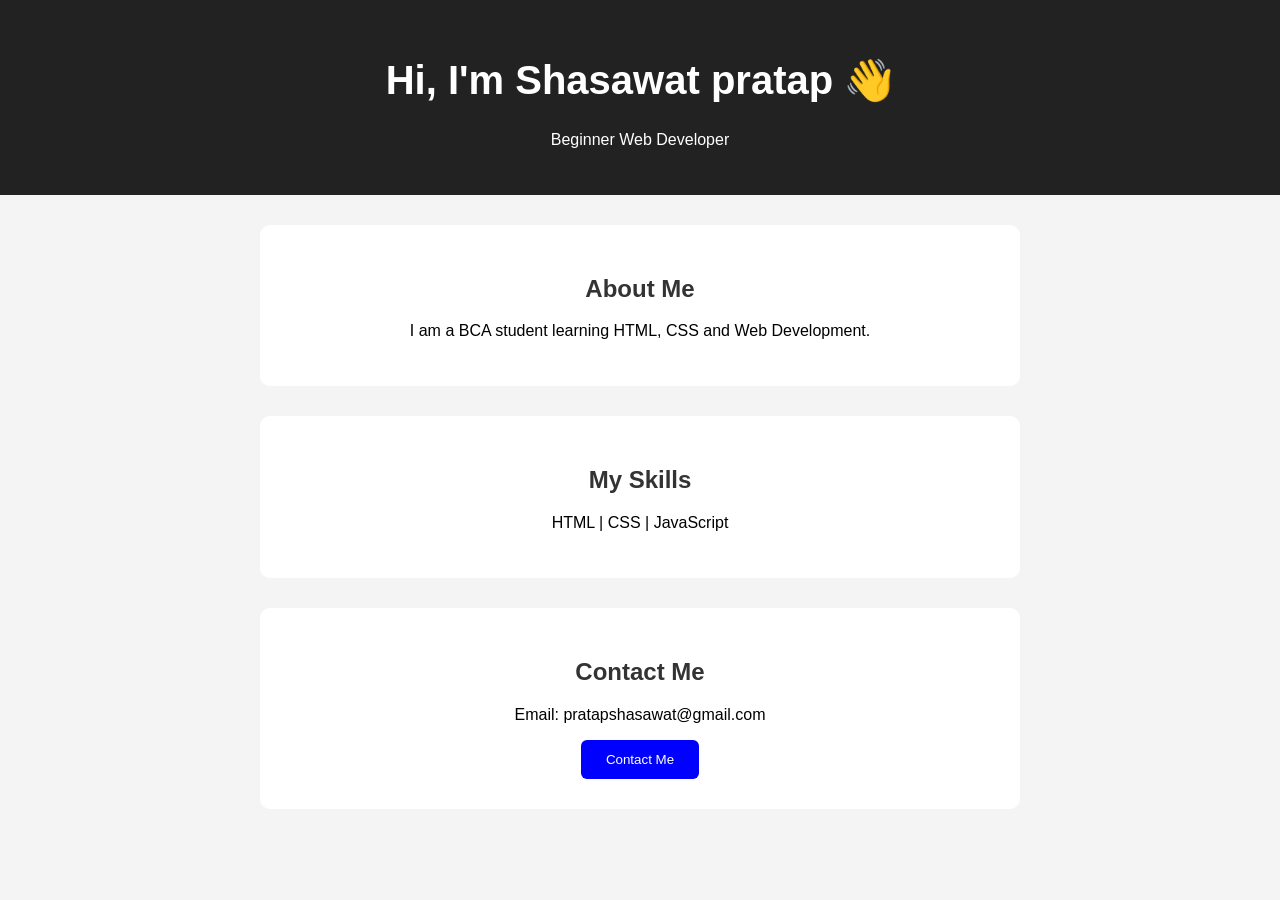
==== index.html @ 56577940 "Add files via upload" ====
<!DOCTYPE html>
<html>
<head>
    <title>Shani - Web Developer</title>

    <style>
        body {
            font-family: Arial;
            margin: 0;
            background: #f4f4f4;
            text-align: center;
        }

        header {
            background: #222;
            color: white;
            padding: 30px;
        }

        section {
            background: white;
            margin: 30px auto;
            padding: 30px;
            max-width: 700px;
            border-radius: 10px;
        }

        h1 {
            font-size: 40px;
        }

        h2 {
            color: #333;
        }

        button {
            background: blue;
            color: white;
            border: none;
            padding: 12px 25px;
            border-radius: 6px;
            cursor: pointer;
        }
    </style>
</head>

<body>

    <header>
        <h1>Hi, I'm Shasawat pratap 👋</h1>
        <p>Beginner Web Developer</p>
    </header>

    <section>
        <h2>About Me</h2>
        <p>
            I am a BCA student learning HTML, CSS and Web Development.
        </p>
    </section>

    <section>
        <h2>My Skills</h2>
        <p>HTML | CSS | JavaScript</p>
    </section>

    <section>
        <h2>Contact Me</h2>
        <p>Email: pratapshasawat@gmail.com</p>
        <button onclick="showMessage()">Contact Me</button>
    </section>
    <script>
        function showMessage() {
            alert("Thank you for contacting me! 😊");
        }
    </script>
</body>
</html>
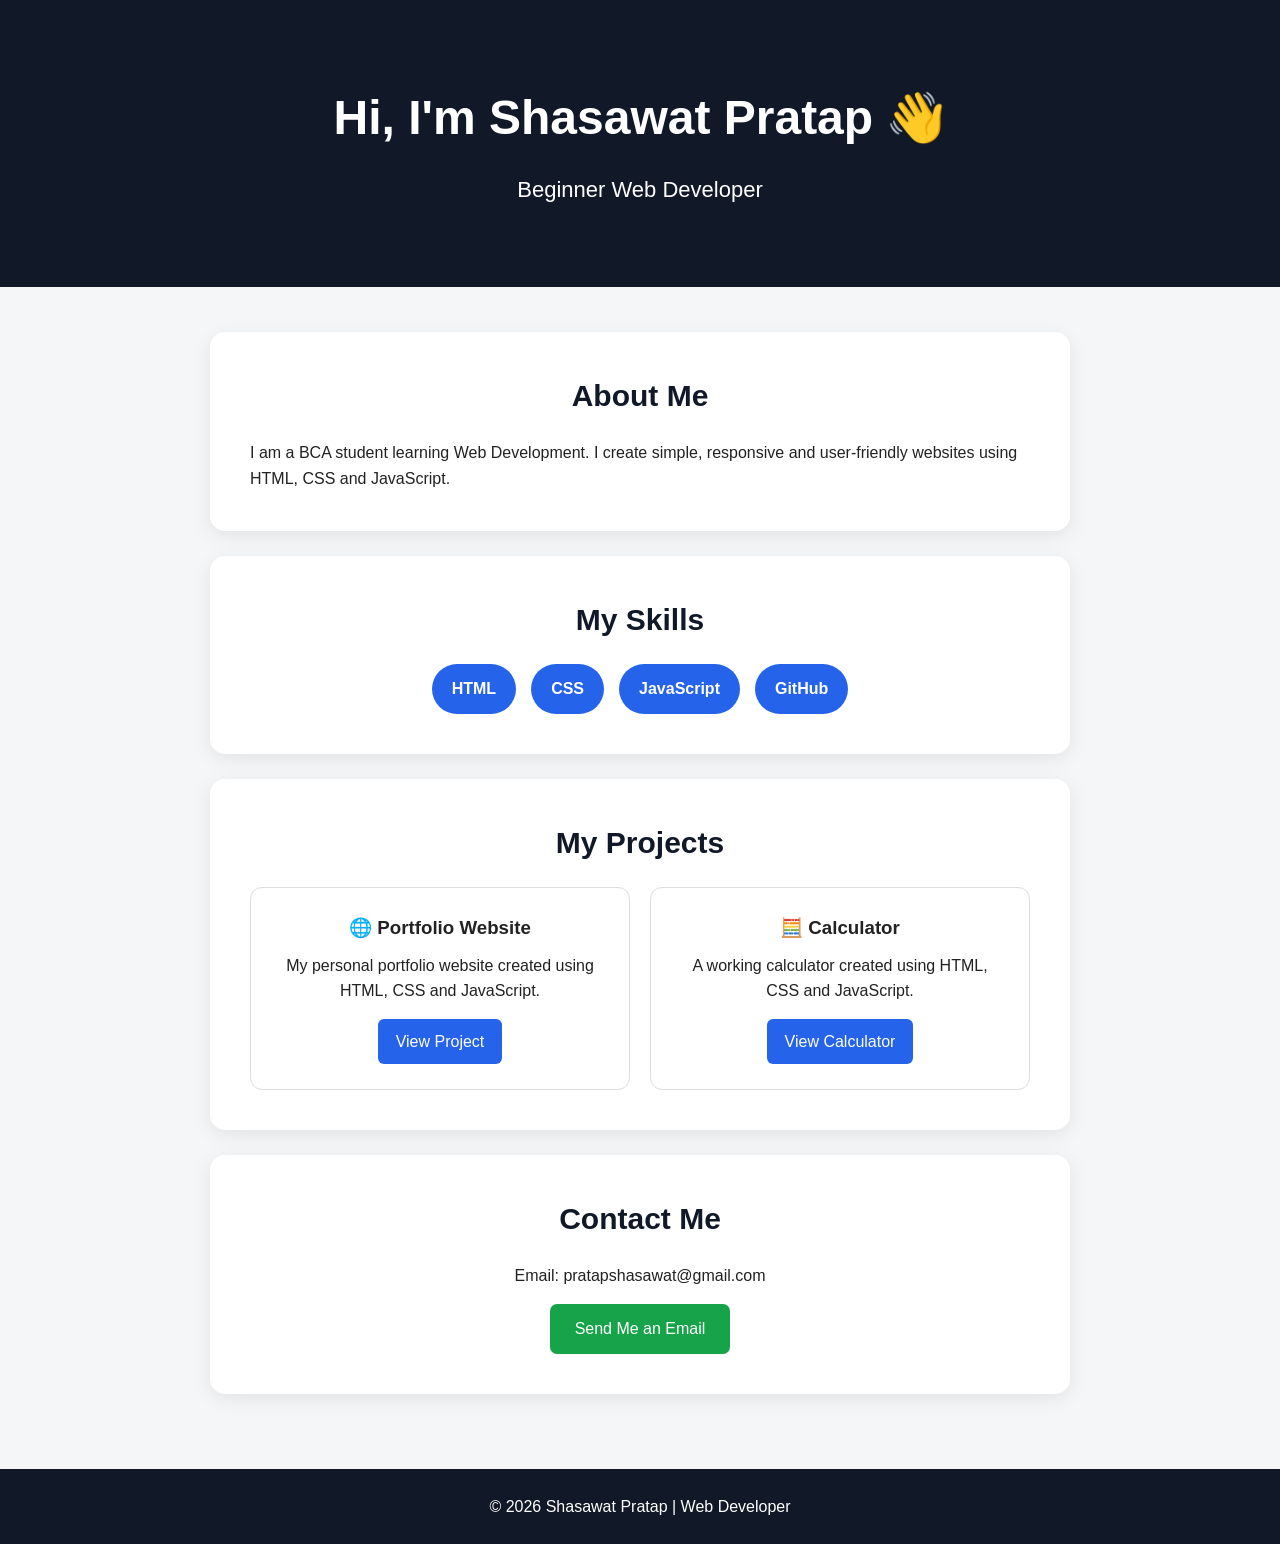
==== commit 71826e8d: "Add files via upload" ====
--- a/index.html
+++ b/index.html
@@ -1,45 +1,142 @@
 <!DOCTYPE html>
-<html>
+<html lang="en">
 <head>
-    <title>Shani - Web Developer</title>
+    <meta charset="UTF-8">
+    <meta name="viewport" content="width=device-width, initial-scale=1.0">
+
+    <title>Shasawat Pratap | Web Developer</title>
 
     <style>
+        * {
+            box-sizing: border-box;
+            margin: 0;
+            padding: 0;
+        }
+
         body {
-            font-family: Arial;
-            margin: 0;
-            background: #f4f4f4;
-            text-align: center;
+            font-family: Arial, sans-serif;
+            background: #f4f6f8;
+            color: #222;
+            line-height: 1.6;
         }
 
         header {
-            background: #222;
-            color: white;
-            padding: 30px;
+            background: #111827;
+            color: white;
+            text-align: center;
+            padding: 80px 20px;
+        }
+
+        header h1 {
+            font-size: 48px;
+            margin-bottom: 15px;
+        }
+
+        header p {
+            font-size: 22px;
+        }
+
+        .container {
+            max-width: 900px;
+            margin: auto;
+            padding: 20px;
         }
 
         section {
             background: white;
-            margin: 30px auto;
-            padding: 30px;
-            max-width: 700px;
-            border-radius: 10px;
-        }
-
-        h1 {
-            font-size: 40px;
+            margin: 25px 0;
+            padding: 40px;
+            border-radius: 15px;
+            box-shadow: 0 5px 20px rgba(0,0,0,0.08);
         }
 
         h2 {
-            color: #333;
-        }
-
-        button {
-            background: blue;
-            color: white;
-            border: none;
+            text-align: center;
+            font-size: 30px;
+            margin-bottom: 20px;
+            color: #111827;
+        }
+
+        .skills {
+            display: flex;
+            justify-content: center;
+            flex-wrap: wrap;
+            gap: 15px;
+        }
+
+        .skill {
+            background: #2563eb;
+            color: white;
+            padding: 12px 20px;
+            border-radius: 25px;
+            font-weight: bold;
+        }
+
+        .projects {
+            display: grid;
+            grid-template-columns: repeat(auto-fit, minmax(250px, 1fr));
+            gap: 20px;
+        }
+
+        .project {
+            border: 1px solid #ddd;
+            padding: 25px;
+            border-radius: 12px;
+            text-align: center;
+        }
+
+        .project h3 {
+            margin-bottom: 10px;
+        }
+
+        .project a {
+            display: inline-block;
+            margin-top: 15px;
+            padding: 10px 18px;
+            background: #2563eb;
+            color: white;
+            text-decoration: none;
+            border-radius: 6px;
+        }
+
+        .project a:hover {
+            background: #1d4ed8;
+        }
+
+        .contact {
+            text-align: center;
+        }
+
+        .contact a {
+            display: inline-block;
+            margin-top: 15px;
+            background: #16a34a;
+            color: white;
             padding: 12px 25px;
-            border-radius: 6px;
-            cursor: pointer;
+            text-decoration: none;
+            border-radius: 7px;
+        }
+
+        footer {
+            text-align: center;
+            background: #111827;
+            color: white;
+            padding: 25px;
+            margin-top: 30px;
+        }
+
+        @media (max-width: 600px) {
+            header h1 {
+                font-size: 34px;
+            }
+
+            header p {
+                font-size: 18px;
+            }
+
+            section {
+                padding: 25px 15px;
+            }
         }
     </style>
 </head>
@@ -47,31 +144,81 @@
 <body>
 
     <header>
-        <h1>Hi, I'm Shasawat pratap 👋</h1>
+        <h1>Hi, I'm Shasawat Pratap 👋</h1>
         <p>Beginner Web Developer</p>
     </header>
 
-    <section>
-        <h2>About Me</h2>
-        <p>
-            I am a BCA student learning HTML, CSS and Web Development.
-        </p>
-    </section>
-
-    <section>
-        <h2>My Skills</h2>
-        <p>HTML | CSS | JavaScript</p>
-    </section>
-
-    <section>
-        <h2>Contact Me</h2>
-        <p>Email: pratapshasawat@gmail.com</p>
-        <button onclick="showMessage()">Contact Me</button>
-    </section>
-    <script>
-        function showMessage() {
-            alert("Thank you for contacting me! 😊");
-        }
-    </script>
+    <div class="container">
+
+        <section>
+            <h2>About Me</h2>
+            <p>
+                I am a BCA student learning Web Development.
+                I create simple, responsive and user-friendly websites
+                using HTML, CSS and JavaScript.
+            </p>
+        </section>
+
+        <section>
+            <h2>My Skills</h2>
+
+            <div class="skills">
+                <div class="skill">HTML</div>
+                <div class="skill">CSS</div>
+                <div class="skill">JavaScript</div>
+                <div class="skill">GitHub</div>
+            </div>
+        </section>
+
+        <section>
+            <h2>My Projects</h2>
+
+            <div class="projects">
+
+                <div class="project">
+                    <h3>🌐 Portfolio Website</h3>
+                    <p>
+                        My personal portfolio website created
+                        using HTML, CSS and JavaScript.
+                    </p>
+
+                    <a href="https://shasawat726.github.io/shasawat-portfolio/" target="_blank">
+                        View Project
+                    </a>
+                </div>
+
+                <div class="project">
+                    <h3>🧮 Calculator</h3>
+                    <p>
+                        A working calculator created using
+                        HTML, CSS and JavaScript.
+                    </p>
+
+                    <a href="calculator.html" target="_blank">
+                        View Calculator
+                    </a>
+                </div>
+
+            </div>
+        </section>
+
+        <section class="contact">
+            <h2>Contact Me</h2>
+
+            <p>
+                Email: pratapshasawat@gmail.com
+            </p>
+
+            <a href="mailto:pratapshasawat@gmail.com">
+                Send Me an Email
+            </a>
+        </section>
+
+    </div>
+
+    <footer>
+        <p>© 2026 Shasawat Pratap | Web Developer</p>
+    </footer>
+
 </body>
 </html>
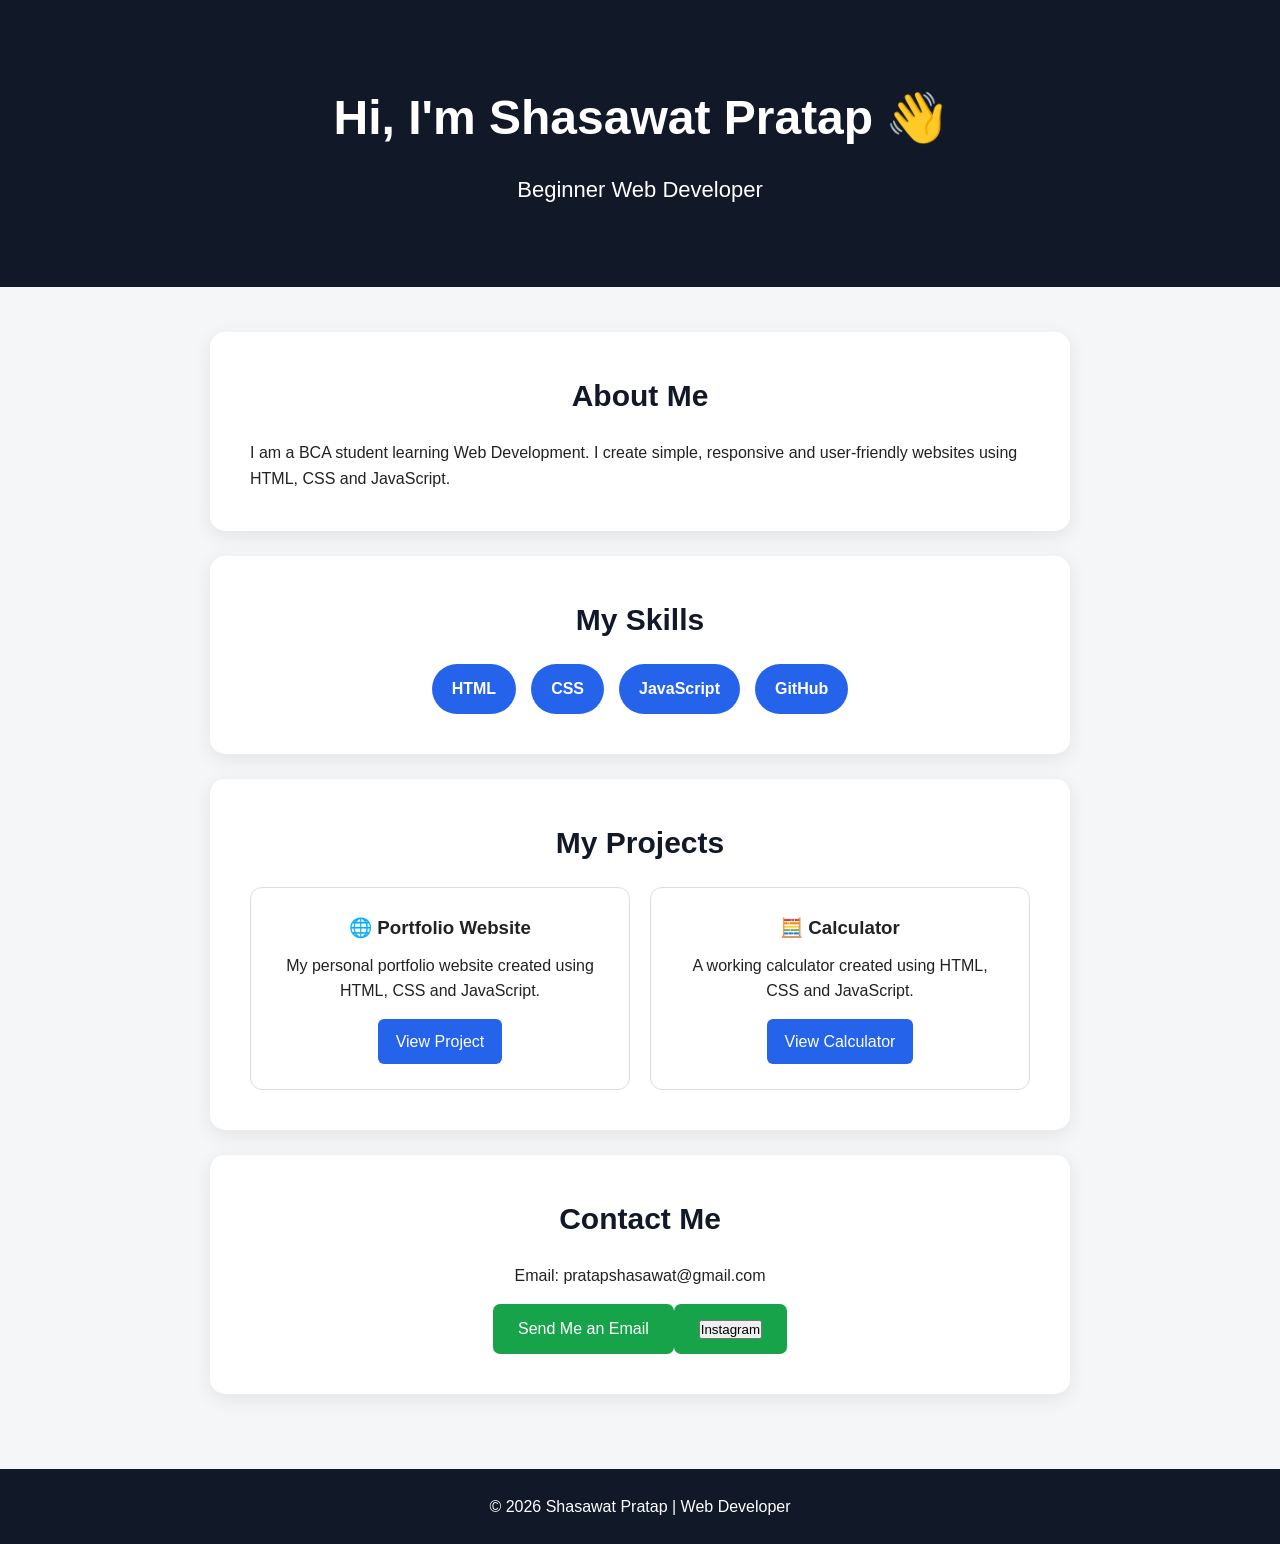
==== commit ad5e2628: "Add files via upload" ====
--- a/index.html
+++ b/index.html
@@ -211,6 +211,9 @@
 
             <a href="mailto:pratapshasawat@gmail.com">
                 Send Me an Email
+             <a href="https://www.instagram.com/__shani_prajapati__/" target="_blank">
+                    <button>Instagram</button>
+             </a>
             </a>
         </section>
 
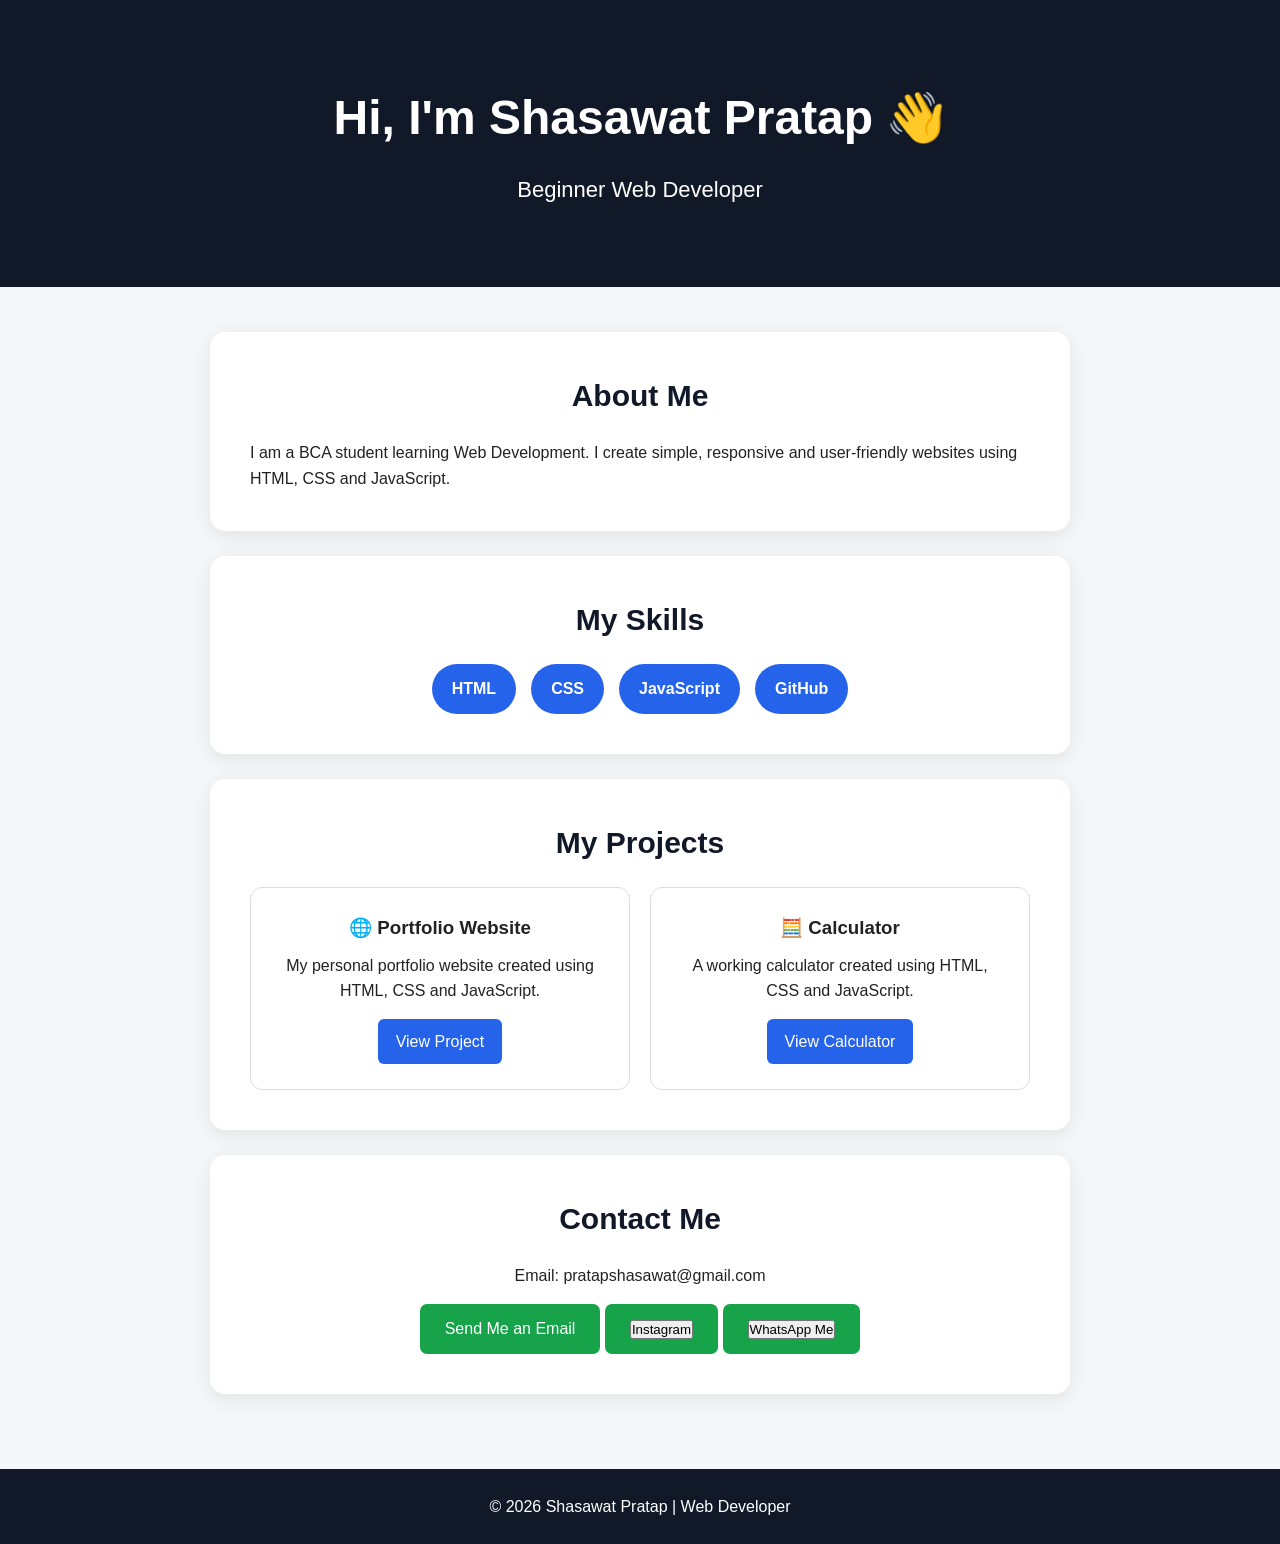
==== commit 990ae0e8: "Add files via upload" ====
--- a/index.html
+++ b/index.html
@@ -211,9 +211,12 @@
 
             <a href="mailto:pratapshasawat@gmail.com">
                 Send Me an Email
-             <a href="https://www.instagram.com/__shani_prajapati__/" target="_blank">
-                    <button>Instagram</button>
-             </a>
+            </a>
+            <a href="https://www.instagram.com/__shani_prajapati__/" target="_blank">
+                <button>Instagram</button>
+            </a>
+            <a href="https://wa.me/+917269072444" target="_blank">
+                <button>WhatsApp Me</button>
             </a>
         </section>
 
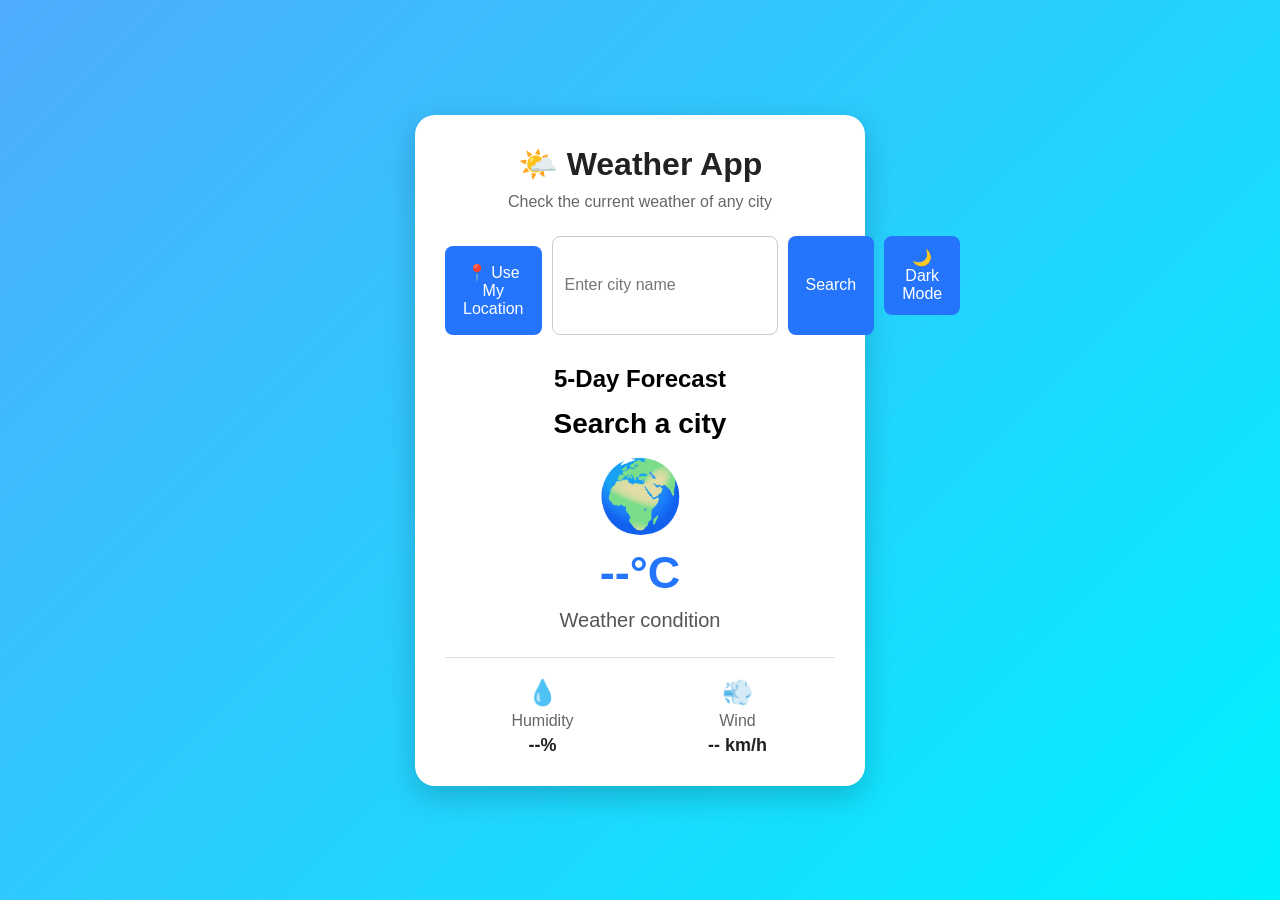
==== commit a60caa6d: "Add files via upload" ====
--- a/index.html
+++ b/index.html
@@ -4,227 +4,77 @@
     <meta charset="UTF-8">
     <meta name="viewport" content="width=device-width, initial-scale=1.0">
 
-    <title>Shasawat Pratap | Web Developer</title>
+    <title>Weather App</title>
 
-    <style>
-        * {
-            box-sizing: border-box;
-            margin: 0;
-            padding: 0;
-        }
-
-        body {
-            font-family: Arial, sans-serif;
-            background: #f4f6f8;
-            color: #222;
-            line-height: 1.6;
-        }
-
-        header {
-            background: #111827;
-            color: white;
-            text-align: center;
-            padding: 80px 20px;
-        }
-
-        header h1 {
-            font-size: 48px;
-            margin-bottom: 15px;
-        }
-
-        header p {
-            font-size: 22px;
-        }
-
-        .container {
-            max-width: 900px;
-            margin: auto;
-            padding: 20px;
-        }
-
-        section {
-            background: white;
-            margin: 25px 0;
-            padding: 40px;
-            border-radius: 15px;
-            box-shadow: 0 5px 20px rgba(0,0,0,0.08);
-        }
-
-        h2 {
-            text-align: center;
-            font-size: 30px;
-            margin-bottom: 20px;
-            color: #111827;
-        }
-
-        .skills {
-            display: flex;
-            justify-content: center;
-            flex-wrap: wrap;
-            gap: 15px;
-        }
-
-        .skill {
-            background: #2563eb;
-            color: white;
-            padding: 12px 20px;
-            border-radius: 25px;
-            font-weight: bold;
-        }
-
-        .projects {
-            display: grid;
-            grid-template-columns: repeat(auto-fit, minmax(250px, 1fr));
-            gap: 20px;
-        }
-
-        .project {
-            border: 1px solid #ddd;
-            padding: 25px;
-            border-radius: 12px;
-            text-align: center;
-        }
-
-        .project h3 {
-            margin-bottom: 10px;
-        }
-
-        .project a {
-            display: inline-block;
-            margin-top: 15px;
-            padding: 10px 18px;
-            background: #2563eb;
-            color: white;
-            text-decoration: none;
-            border-radius: 6px;
-        }
-
-        .project a:hover {
-            background: #1d4ed8;
-        }
-
-        .contact {
-            text-align: center;
-        }
-
-        .contact a {
-            display: inline-block;
-            margin-top: 15px;
-            background: #16a34a;
-            color: white;
-            padding: 12px 25px;
-            text-decoration: none;
-            border-radius: 7px;
-        }
-
-        footer {
-            text-align: center;
-            background: #111827;
-            color: white;
-            padding: 25px;
-            margin-top: 30px;
-        }
-
-        @media (max-width: 600px) {
-            header h1 {
-                font-size: 34px;
-            }
-
-            header p {
-                font-size: 18px;
-            }
-
-            section {
-                padding: 25px 15px;
-            }
-        }
-    </style>
+    <link rel="stylesheet" href="style.css">
 </head>
 
 <body>
 
-    <header>
-        <h1>Hi, I'm Shasawat Pratap 👋</h1>
-        <p>Beginner Web Developer</p>
-    </header>
+    <div class="weather-container">
 
-    <div class="container">
+        <h1>🌤️ Weather App</h1>
+        <p>Check the current weather of any city</p>
 
-        <section>
-            <h2>About Me</h2>
-            <p>
-                I am a BCA student learning Web Development.
-                I create simple, responsive and user-friendly websites
-                using HTML, CSS and JavaScript.
-            </p>
-        </section>
+        <div class="search-box">
+            <p id="loading" class="loading">Loading...</p>
+            <button class="location-btn" onclick="getMyLocation()">
+                📍 Use My Location
+            </button>
+            <input
+                type="text"
+                id="cityInput"
+                placeholder="Enter city name"
+            >
 
-        <section>
-            <h2>My Skills</h2>
+            <button onclick="getWeather()">
+                Search
+            </button>
+            <button class="dark-btn" onclick="toggleDarkMode()">
+                🌙 Dark Mode
+            </button>
+        </div>
 
-            <div class="skills">
-                <div class="skill">HTML</div>
-                <div class="skill">CSS</div>
-                <div class="skill">JavaScript</div>
-                <div class="skill">GitHub</div>
+        <div id="weatherResult">
+            <div class="forecast-section">
+
+                <h2>5-Day Forecast</h2>
+            
+                <div id="forecast"></div>
+            
             </div>
-        </section>
 
-        <section>
-            <h2>My Projects</h2>
+            <h2 id="cityName">Search a city</h2>
 
-            <div class="projects">
+            <div class="weather-icon" id="weatherIcon">
+                🌍
+            </div>
 
-                <div class="project">
-                    <h3>🌐 Portfolio Website</h3>
-                    <p>
-                        My personal portfolio website created
-                        using HTML, CSS and JavaScript.
-                    </p>
+            <h3 id="temperature">--°C</h3>
 
-                    <a href="https://shasawat726.github.io/shasawat-portfolio/" target="_blank">
-                        View Project
-                    </a>
+            <p id="condition">Weather condition</p>
+
+            <div class="details">
+
+                <div>
+                    <span>💧</span>
+                    <p>Humidity</p>
+                    <strong id="humidity">--%</strong>
                 </div>
 
-                <div class="project">
-                    <h3>🧮 Calculator</h3>
-                    <p>
-                        A working calculator created using
-                        HTML, CSS and JavaScript.
-                    </p>
-
-                    <a href="calculator.html" target="_blank">
-                        View Calculator
-                    </a>
+                <div>
+                    <span>💨</span>
+                    <p>Wind</p>
+                    <strong id="wind">-- km/h</strong>
                 </div>
 
             </div>
-        </section>
 
-        <section class="contact">
-            <h2>Contact Me</h2>
-
-            <p>
-                Email: pratapshasawat@gmail.com
-            </p>
-
-            <a href="mailto:pratapshasawat@gmail.com">
-                Send Me an Email
-            </a>
-            <a href="https://www.instagram.com/__shani_prajapati__/" target="_blank">
-                <button>Instagram</button>
-            </a>
-            <a href="https://wa.me/+917269072444" target="_blank">
-                <button>WhatsApp Me</button>
-            </a>
-        </section>
+        </div>
 
     </div>
 
-    <footer>
-        <p>© 2026 Shasawat Pratap | Web Developer</p>
-    </footer>
+    <script src="script.js"></script>
 
 </body>
 </html>
--- a/style.css
+++ b/style.css
@@ -0,0 +1,232 @@
+* {
+    box-sizing: border-box;
+    margin: 0;
+    padding: 0;
+}
+
+body {
+    font-family: Arial, sans-serif;
+    min-height: 100vh;
+    display: flex;
+    justify-content: center;
+    align-items: center;
+    background: linear-gradient(135deg, #4facfe, #00f2fe);
+}
+
+.weather-container {
+    width: 90%;
+    max-width: 450px;
+    background: white;
+    padding: 30px;
+    border-radius: 20px;
+    text-align: center;
+    box-shadow: 0 10px 30px rgba(0, 0, 0, 0.2);
+}
+
+h1 {
+    color: #222;
+    margin-bottom: 10px;
+}
+
+.weather-container > p {
+    color: #666;
+    margin-bottom: 25px;
+}
+
+.search-box {
+    display: flex;
+    gap: 10px;
+    margin-bottom: 25px;
+}
+
+.search-box input {
+    flex: 1;
+    padding: 12px;
+    border: 1px solid #ccc;
+    border-radius: 8px;
+    font-size: 16px;
+}
+
+.search-box button {
+    padding: 12px 18px;
+    border: none;
+    border-radius: 8px;
+    background: #2575fc;
+    color: white;
+    font-size: 16px;
+    cursor: pointer;
+}
+
+.search-box button:hover {
+    background: #125bd3;
+}
+
+#cityName {
+    font-size: 28px;
+    margin-bottom: 15px;
+}
+
+.weather-icon {
+    font-size: 70px;
+    margin: 10px 0;
+}
+
+#temperature {
+    font-size: 45px;
+    color: #2575fc;
+    margin: 10px 0;
+}
+
+#condition {
+    font-size: 20px;
+    color: #555;
+    margin-bottom: 25px;
+}
+
+.details {
+    display: flex;
+    justify-content: space-around;
+    border-top: 1px solid #ddd;
+    padding-top: 20px;
+}
+
+.details div {
+    width: 45%;
+}
+
+.details span {
+    font-size: 25px;
+}
+
+.details p {
+    color: #666;
+    margin: 5px 0;
+}
+
+.details strong {
+    font-size: 18px;
+    color: #222;
+}
+
+@media (max-width: 500px) {
+
+    .weather-container {
+        padding: 20px;
+    }
+
+    .search-box {
+        flex-direction: column;
+    }
+
+    .search-box button {
+        width: 100%;
+    }
+
+    #temperature {
+        font-size: 38px;
+    }
+}.forecast-section {
+    margin-top: 30px;
+}
+
+.forecast-section h2 {
+    margin-bottom: 15px;
+}
+
+#forecast {
+    display: flex;
+    gap: 10px;
+    justify-content: center;
+    flex-wrap: wrap;
+}
+
+.forecast-card {
+    background: #f1f6ff;
+    padding: 12px;
+    border-radius: 12px;
+    width: 75px;
+    text-align: center;
+}
+
+.forecast-card h3 {
+    font-size: 15px;
+    margin-bottom: 8px;
+}
+
+.forecast-icon {
+    font-size: 28px;
+    margin-bottom: 8px;
+}
+
+.forecast-card p {
+    font-size: 13px;
+    color: #444;
+}
+.location-btn {
+    margin-top: 10px;
+    width: 100%;
+    padding: 12px;
+    border: none;
+    border-radius: 8px;
+    background: #222;
+    color: white;
+    font-size: 16px;
+    cursor: pointer;
+}
+
+.location-btn:hover {
+    background: #444;
+}
+.dark-btn {
+    margin-bottom: 20px;
+    padding: 10px 18px;
+    border: none;
+    border-radius: 8px;
+    background: #222;
+    color: white;
+    cursor: pointer;
+}
+
+.dark-btn:hover {
+    background: #444;
+}
+
+body.dark-mode {
+    background: #111827;
+}
+
+body.dark-mode .weather-container {
+    background: #1f2937;
+    color: white;
+}
+
+body.dark-mode h1,
+body.dark-mode #cityName,
+body.dark-mode .details strong {
+    color: white;
+}
+
+body.dark-mode .weather-container > p,
+body.dark-mode #condition,
+body.dark-mode .details p {
+    color: #d1d5db;
+}
+
+body.dark-mode .forecast-card {
+    background: #374151;
+    color: white;
+}
+
+body.dark-mode .forecast-card p {
+    color: #e5e7eb;
+}
+.loading {
+    display: none;
+    margin: 15px 0;
+    color: #2575fc;
+    font-weight: bold;
+}
+
+body.dark-mode .loading {
+    color: #60a5fa;
+}
